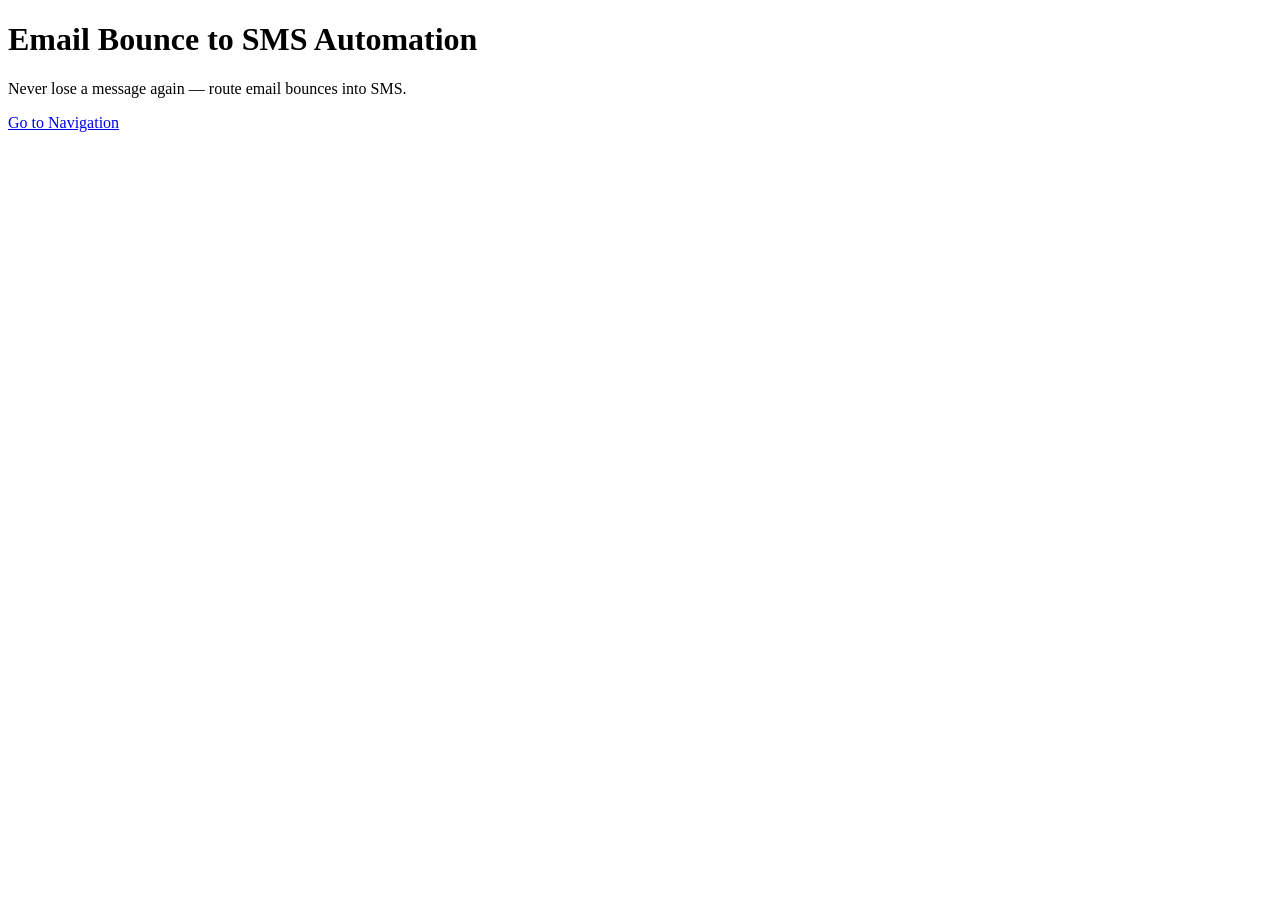
==== index.html @ f995d71f "Add files via upload" ====
<!DOCTYPE html>
<html lang="en">
<head>
  <meta charset="UTF-8">
  <title>Email Bounce → SMS</title>
  <link rel="stylesheet" href="style.css">
</head>
<body>
  <header class="hero">
    <h1>Email Bounce to SMS Automation</h1>
    <p>Never lose a message again — route email bounces into SMS.</p>
    <a href="navigation.html" class="btn">Go to Navigation</a>
  </header>
</body>
</html>
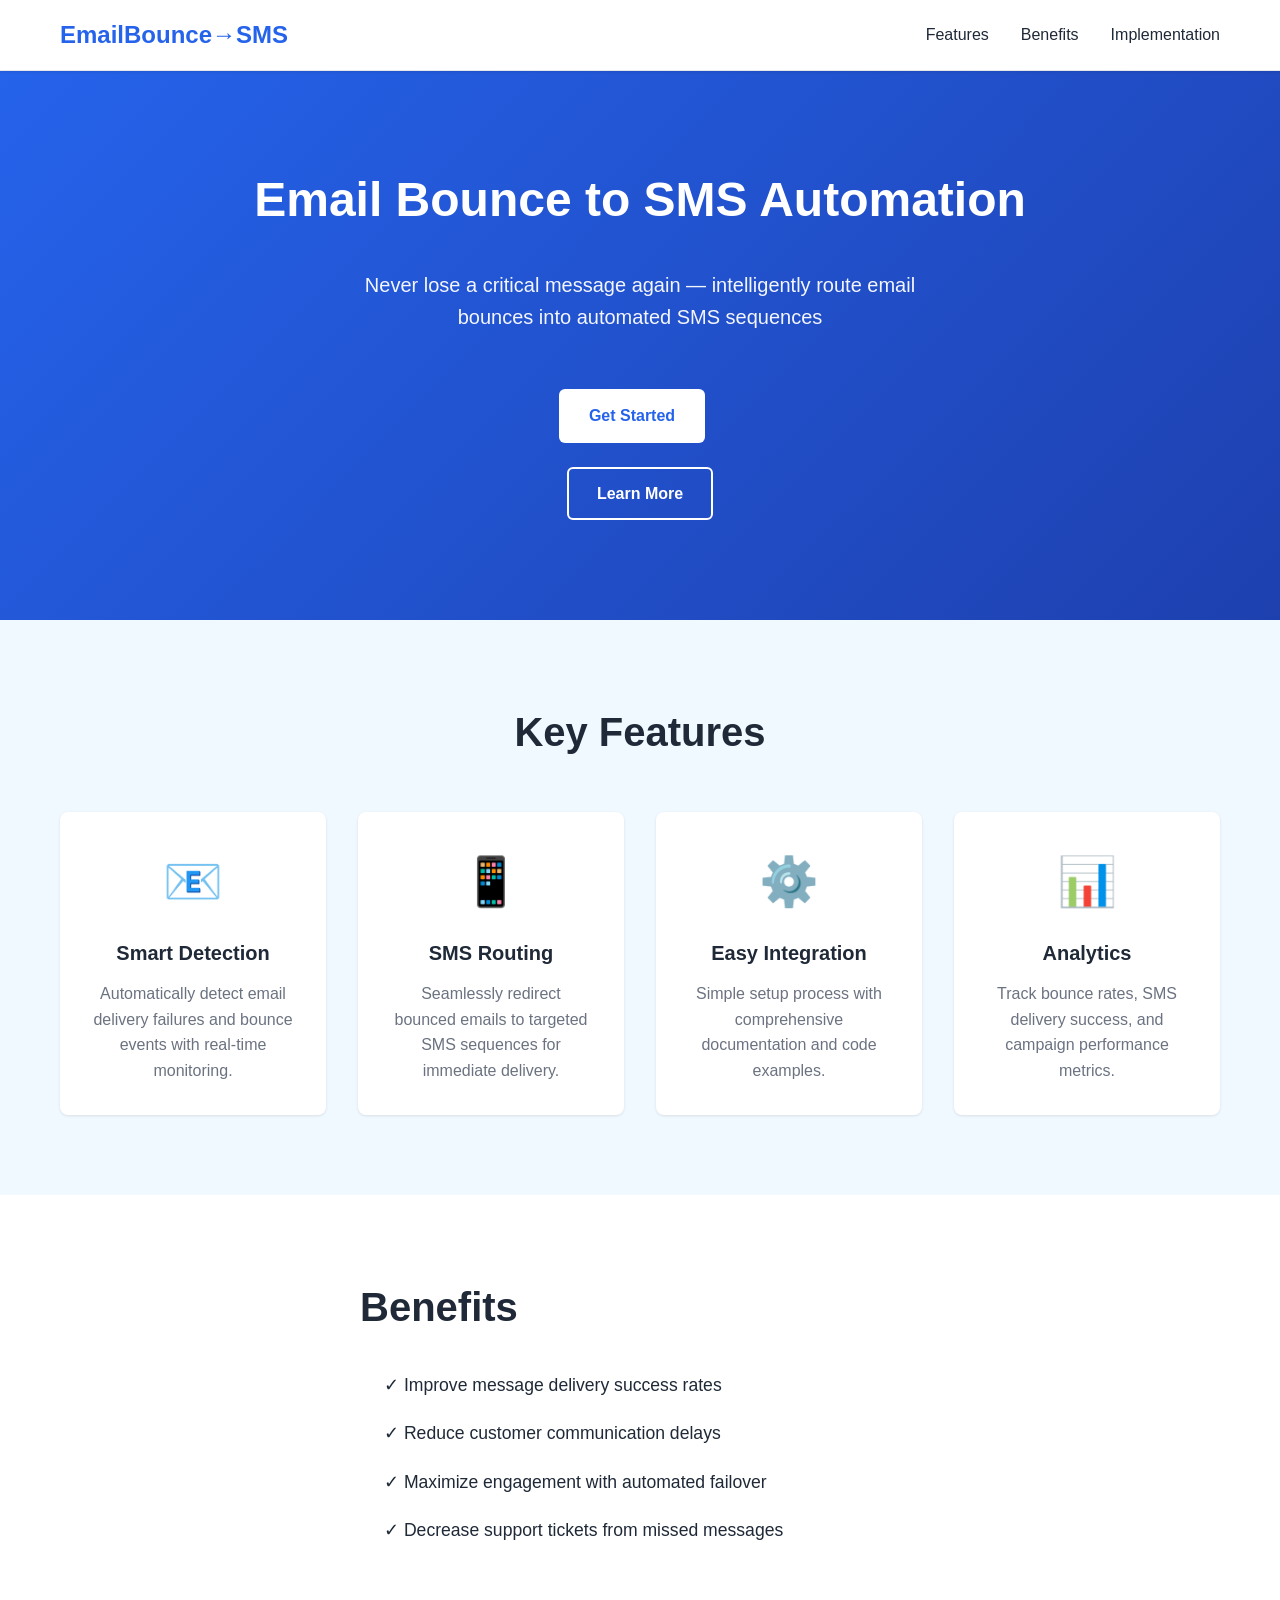
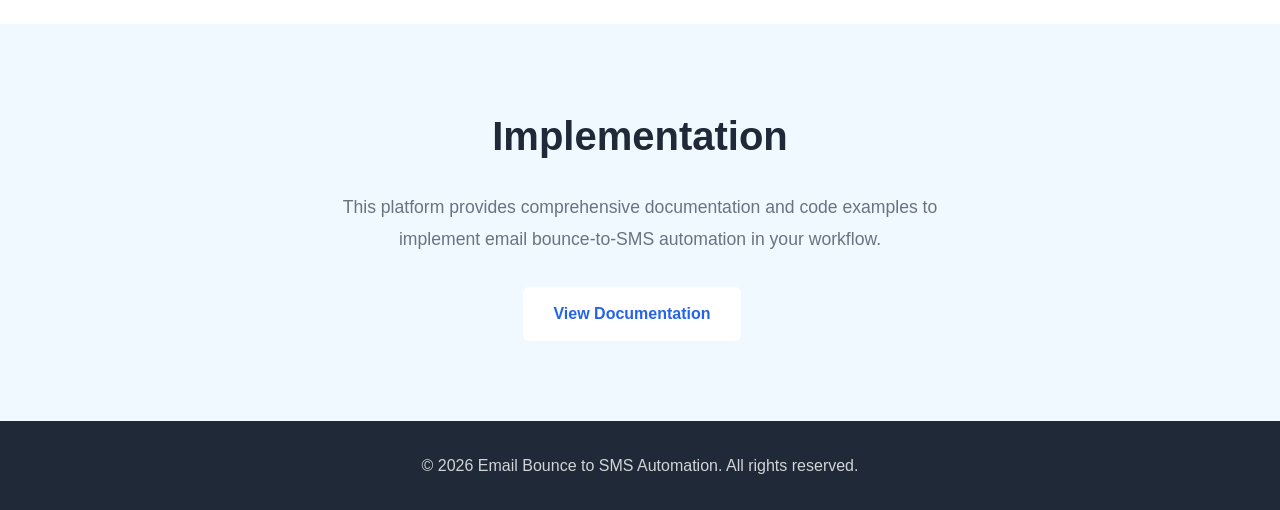
==== commit b9079ef9: "Beautify index.html and update README with professional design and official tone - Enhanced index.ht" ====
--- a/index.html
+++ b/index.html
@@ -2,14 +2,86 @@
 <html lang="en">
 <head>
   <meta charset="UTF-8">
-  <title>Email Bounce → SMS</title>
+  <meta name="viewport" content="width=device-width, initial-scale=1.0">
+  <meta name="description" content="Professional email bounce to SMS automation platform. Route failed email deliveries directly to SMS sequences.">
+  <title>Email Bounce to SMS Automation</title>
   <link rel="stylesheet" href="style.css">
 </head>
 <body>
+  <nav class="navbar">
+    <div class="container">
+      <div class="logo">
+        <h2>EmailBounce→SMS</h2>
+      </div>
+      <ul class="nav-links">
+        <li><a href="#features">Features</a></li>
+        <li><a href="#benefits">Benefits</a></li>
+        <li><a href="#implementation">Implementation</a></li>
+      </ul>
+    </div>
+  </nav>
+
   <header class="hero">
-    <h1>Email Bounce to SMS Automation</h1>
-    <p>Never lose a message again — route email bounces into SMS.</p>
-    <a href="navigation.html" class="btn">Go to Navigation</a>
+    <div class="container">
+      <h1>Email Bounce to SMS Automation</h1>
+      <p class="subtitle">Never lose a critical message again — intelligently route email bounces into automated SMS sequences</p>
+      <a href="navigation.html" class="btn btn-primary">Get Started</a>
+      <a href="#features" class="btn btn-secondary">Learn More</a>
+    </div>
   </header>
+
+  <section id="features" class="features">
+    <div class="container">
+      <h2>Key Features</h2>
+      <div class="feature-grid">
+        <div class="feature-card">
+          <div class="feature-icon">📧</div>
+          <h3>Smart Detection</h3>
+          <p>Automatically detect email delivery failures and bounce events with real-time monitoring.</p>
+        </div>
+        <div class="feature-card">
+          <div class="feature-icon">📱</div>
+          <h3>SMS Routing</h3>
+          <p>Seamlessly redirect bounced emails to targeted SMS sequences for immediate delivery.</p>
+        </div>
+        <div class="feature-card">
+          <div class="feature-icon">⚙️</div>
+          <h3>Easy Integration</h3>
+          <p>Simple setup process with comprehensive documentation and code examples.</p>
+        </div>
+        <div class="feature-card">
+          <div class="feature-icon">📊</div>
+          <h3>Analytics</h3>
+          <p>Track bounce rates, SMS delivery success, and campaign performance metrics.</p>
+        </div>
+      </div>
+    </div>
+  </section>
+
+  <section id="benefits" class="benefits">
+    <div class="container">
+      <h2>Benefits</h2>
+      <ul class="benefits-list">
+        <li>✓ Improve message delivery success rates</li>
+        <li>✓ Reduce customer communication delays</li>
+        <li>✓ Maximize engagement with automated failover</li>
+        <li>✓ Decrease support tickets from missed messages</li>
+      </ul>
+    </div>
+  </section>
+
+  <section id="implementation" class="implementation">
+    <div class="container">
+      <h2>Implementation</h2>
+      <p>This platform provides comprehensive documentation and code examples to implement email bounce-to-SMS automation in your workflow.</p>
+      <a href="navigation.html" class="btn btn-primary">View Documentation</a>
+    </div>
+  </section>
+
+  <footer class="footer">
+    <div class="container">
+      <p>&copy; 2026 Email Bounce to SMS Automation. All rights reserved.</p>
+    </div>
+  </footer>
 </body>
 </html>
--- a/style.css
+++ b/style.css
@@ -0,0 +1,301 @@
+* {
+  margin: 0;
+  padding: 0;
+  box-sizing: border-box;
+}
+
+:root {
+  --primary-color: #2563eb;
+  --primary-dark: #1e40af;
+  --secondary-color: #f0f9ff;
+  --text-primary: #1f2937;
+  --text-secondary: #6b7280;
+  --border-color: #e5e7eb;
+  --shadow: 0 1px 3px rgba(0, 0, 0, 0.1);
+  --shadow-lg: 0 10px 25px rgba(0, 0, 0, 0.1);
+}
+
+body {
+  font-family: -apple-system, BlinkMacSystemFont, 'Segoe UI', Roboto, 'Helvetica Neue', Arial, sans-serif;
+  color: var(--text-primary);
+  line-height: 1.6;
+  background-color: #ffffff;
+}
+
+.container {
+  max-width: 1200px;
+  margin: 0 auto;
+  padding: 0 20px;
+}
+
+/* Navbar */
+.navbar {
+  background: white;
+  border-bottom: 1px solid var(--border-color);
+  position: sticky;
+  top: 0;
+  z-index: 100;
+  box-shadow: var(--shadow);
+}
+
+.navbar .container {
+  display: flex;
+  justify-content: space-between;
+  align-items: center;
+  padding: 1rem 20px;
+}
+
+.logo h2 {
+  font-size: 1.5rem;
+  font-weight: 700;
+  color: var(--primary-color);
+}
+
+.nav-links {
+  display: flex;
+  list-style: none;
+  gap: 2rem;
+}
+
+.nav-links a {
+  text-decoration: none;
+  color: var(--text-primary);
+  font-weight: 500;
+  transition: color 0.3s ease;
+}
+
+.nav-links a:hover {
+  color: var(--primary-color);
+}
+
+@media (max-width: 768px) {
+  .nav-links {
+    gap: 1rem;
+    font-size: 0.9rem;
+  }
+}
+
+/* Hero Section */
+.hero {
+  background: linear-gradient(135deg, var(--primary-color) 0%, var(--primary-dark) 100%);
+  color: white;
+  padding: 100px 20px;
+  text-align: center;
+}
+
+.hero .container {
+  display: flex;
+  flex-direction: column;
+  align-items: center;
+  gap: 1.5rem;
+}
+
+.hero h1 {
+  font-size: 3rem;
+  font-weight: 800;
+  line-height: 1.2;
+  margin-bottom: 1rem;
+}
+
+.hero .subtitle {
+  font-size: 1.25rem;
+  max-width: 600px;
+  opacity: 0.95;
+  margin-bottom: 2rem;
+}
+
+@media (max-width: 768px) {
+  .hero h1 {
+    font-size: 2rem;
+  }
+  
+  .hero .subtitle {
+    font-size: 1rem;
+  }
+}
+
+/* Buttons */
+.btn {
+  display: inline-block;
+  padding: 12px 28px;
+  border-radius: 6px;
+  text-decoration: none;
+  font-weight: 600;
+  transition: all 0.3s ease;
+  cursor: pointer;
+  border: 2px solid transparent;
+  font-size: 1rem;
+}
+
+.btn-primary {
+  background-color: white;
+  color: var(--primary-color);
+  margin-right: 1rem;
+}
+
+.btn-primary:hover {
+  background-color: var(--secondary-color);
+  transform: translateY(-2px);
+  box-shadow: var(--shadow-lg);
+}
+
+.btn-secondary {
+  background-color: transparent;
+  color: white;
+  border-color: white;
+}
+
+.btn-secondary:hover {
+  background-color: rgba(255, 255, 255, 0.1);
+  transform: translateY(-2px);
+}
+
+@media (max-width: 768px) {
+  .btn {
+    padding: 10px 20px;
+    font-size: 0.9rem;
+  }
+  
+  .btn-primary {
+    margin-right: 0.5rem;
+  }
+}
+
+/* Features Section */
+.features {
+  padding: 80px 20px;
+  background-color: var(--secondary-color);
+}
+
+.features h2 {
+  text-align: center;
+  font-size: 2.5rem;
+  margin-bottom: 3rem;
+  color: var(--text-primary);
+}
+
+.feature-grid {
+  display: grid;
+  grid-template-columns: repeat(auto-fit, minmax(250px, 1fr));
+  gap: 2rem;
+}
+
+.feature-card {
+  background: white;
+  padding: 2rem;
+  border-radius: 8px;
+  box-shadow: var(--shadow);
+  transition: all 0.3s ease;
+  text-align: center;
+}
+
+.feature-card:hover {
+  transform: translateY(-5px);
+  box-shadow: var(--shadow-lg);
+}
+
+.feature-icon {
+  font-size: 3rem;
+  margin-bottom: 1rem;
+}
+
+.feature-card h3 {
+  font-size: 1.25rem;
+  margin-bottom: 0.75rem;
+  color: var(--text-primary);
+}
+
+.feature-card p {
+  color: var(--text-secondary);
+  line-height: 1.6;
+}
+
+/* Benefits Section */
+.benefits {
+  padding: 80px 20px;
+  background-color: white;
+}
+
+.benefits .container {
+  max-width: 600px;
+}
+
+.benefits h2 {
+  font-size: 2.5rem;
+  margin-bottom: 2rem;
+  color: var(--text-primary);
+}
+
+.benefits-list {
+  list-style: none;
+  display: flex;
+  flex-direction: column;
+  gap: 1.25rem;
+}
+
+.benefits-list li {
+  font-size: 1.1rem;
+  color: var(--text-primary);
+  padding-left: 1.5rem;
+  font-weight: 500;
+}
+
+/* Implementation Section */
+.implementation {
+  padding: 80px 20px;
+  background-color: var(--secondary-color);
+  text-align: center;
+}
+
+.implementation .container {
+  max-width: 700px;
+}
+
+.implementation h2 {
+  font-size: 2.5rem;
+  margin-bottom: 1.5rem;
+  color: var(--text-primary);
+}
+
+.implementation p {
+  font-size: 1.1rem;
+  color: var(--text-secondary);
+  margin-bottom: 2rem;
+  line-height: 1.8;
+}
+
+/* Footer */
+.footer {
+  background-color: var(--text-primary);
+  color: white;
+  padding: 2rem 20px;
+  text-align: center;
+}
+
+.footer p {
+  margin: 0;
+  opacity: 0.8;
+}
+
+/* Responsive Design */
+@media (max-width: 768px) {
+  .features h2,
+  .benefits h2,
+  .implementation h2 {
+    font-size: 1.75rem;
+  }
+  
+  .feature-grid {
+    grid-template-columns: 1fr;
+  }
+  
+  .hero {
+    padding: 60px 20px;
+  }
+  
+  .features,
+  .benefits,
+  .implementation {
+    padding: 50px 20px;
+  }
+}
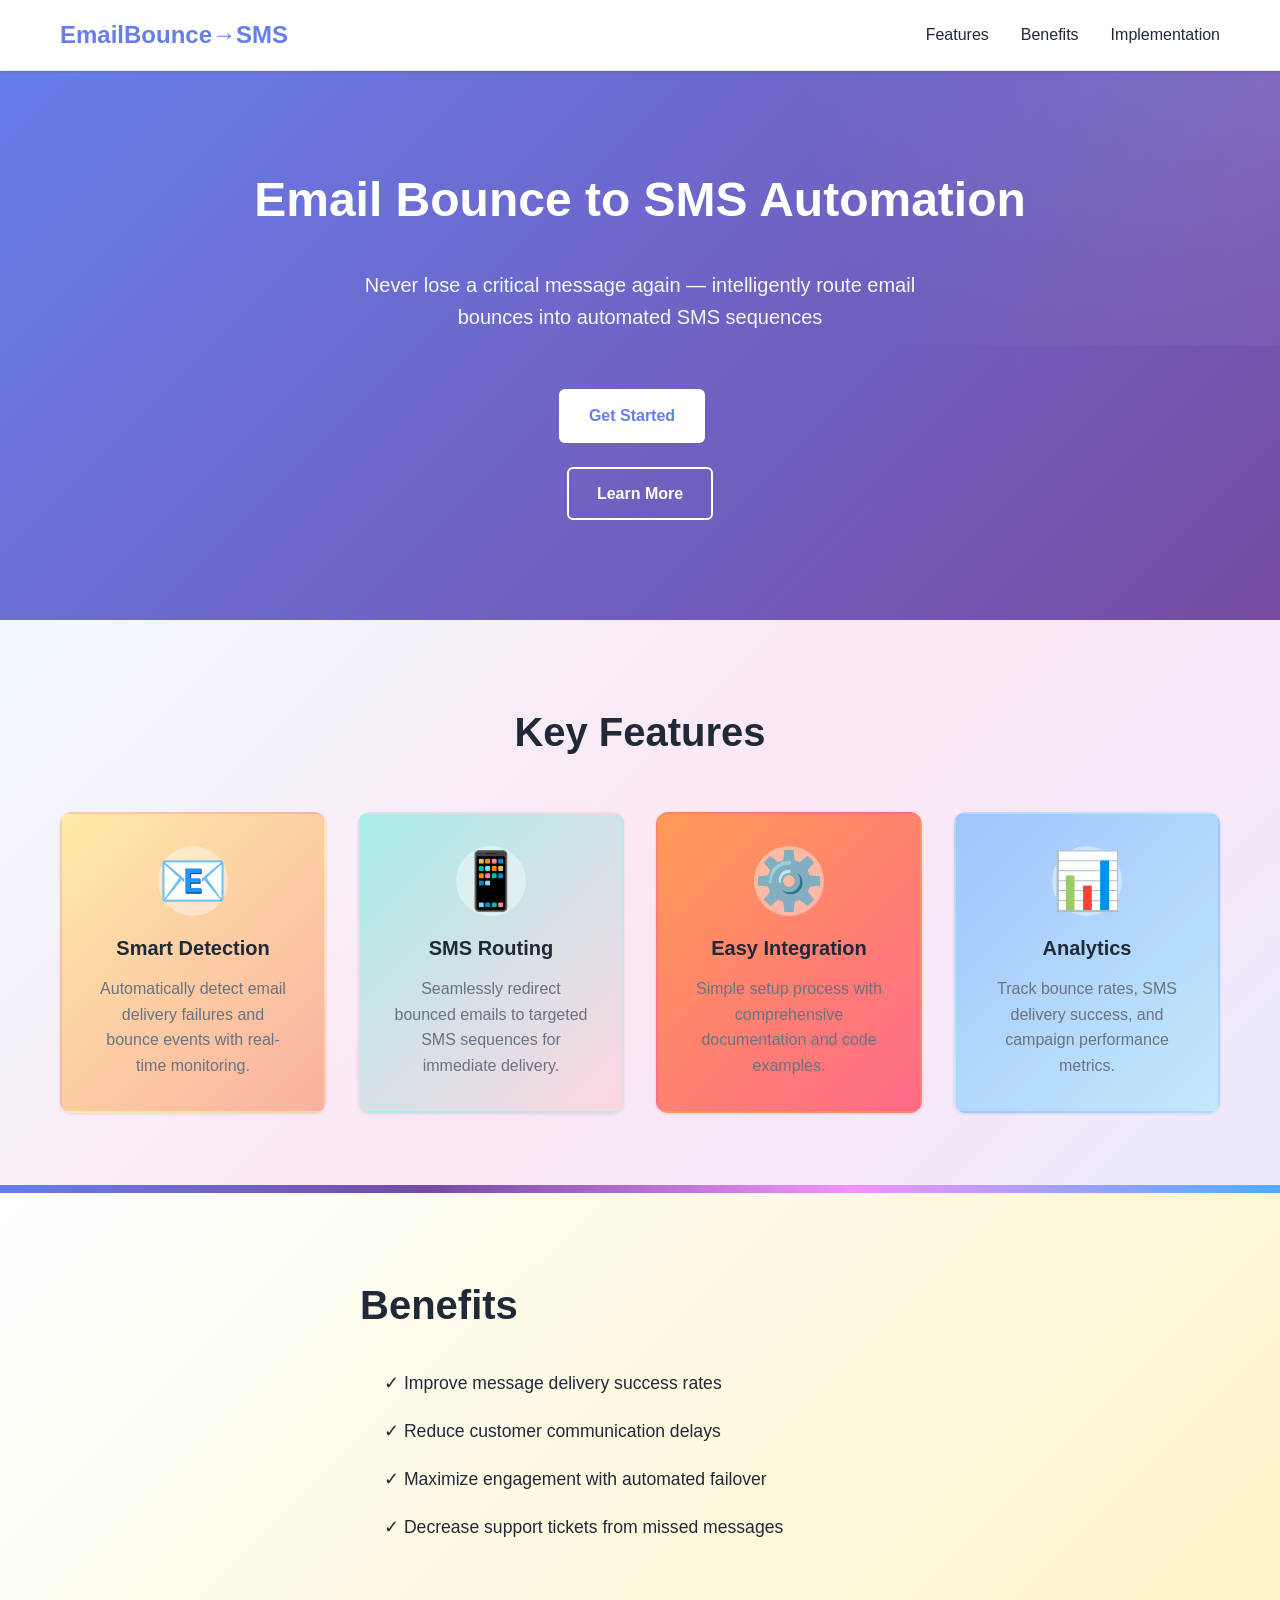
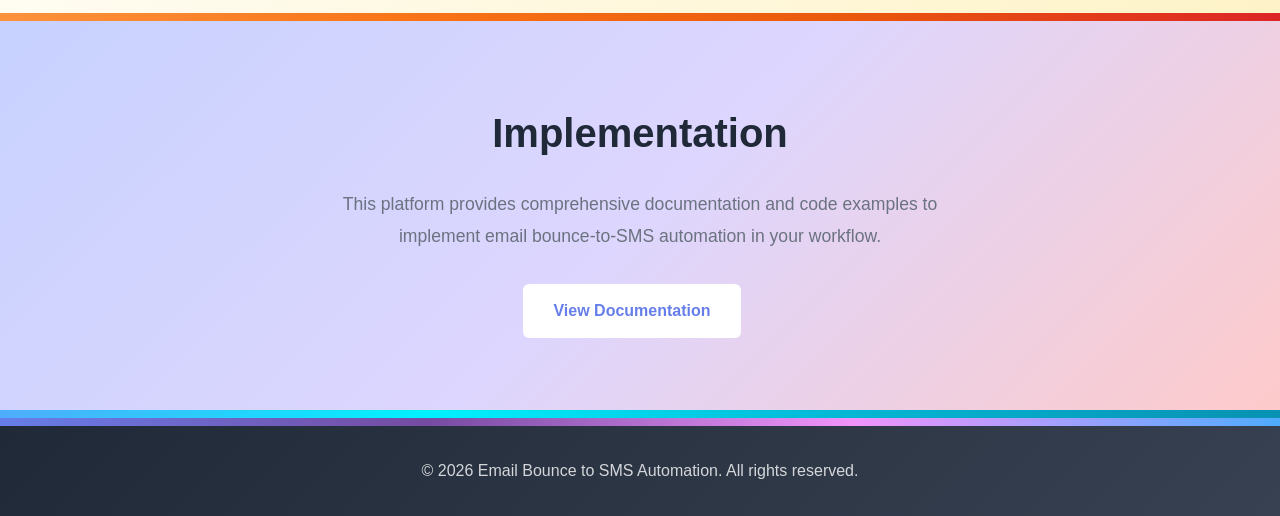
==== commit 7a6f87f8: "Fix HTML formatting and update links" ====
--- a/index.html
+++ b/index.html
@@ -25,7 +25,7 @@
     <div class="container">
       <h1>Email Bounce to SMS Automation</h1>
       <p class="subtitle">Never lose a critical message again — intelligently route email bounces into automated SMS sequences</p>
-      <a href="navigation.html" class="btn btn-primary">Get Started</a>
+      <a href="Navigation.html" class="btn btn-primary">Get Started</a>
       <a href="#features" class="btn btn-secondary">Learn More</a>
     </div>
   </header>
--- a/style.css
+++ b/style.css
@@ -5,14 +5,24 @@
 }
 
 :root {
-  --primary-color: #2563eb;
-  --primary-dark: #1e40af;
+  --primary-color: #667eea;
+  --primary-dark: #5568d3;
   --secondary-color: #f0f9ff;
+  --accent-pink: #f472b6;
+  --accent-purple: #c084fc;
+  --accent-cyan: #06b6d4;
+  --accent-lime: #bef264;
+  --accent-orange: #fb923c;
+  --pastel-blue: #bfdbfe;
+  --pastel-pink: #fbcfe8;
+  --pastel-purple: #e9d5ff;
+  --pastel-green: #dcfce7;
   --text-primary: #1f2937;
   --text-secondary: #6b7280;
   --border-color: #e5e7eb;
   --shadow: 0 1px 3px rgba(0, 0, 0, 0.1);
   --shadow-lg: 0 10px 25px rgba(0, 0, 0, 0.1);
+  --shadow-xl: 0 20px 40px rgba(0, 0, 0, 0.15);
 }
 
 body {
@@ -77,10 +87,31 @@
 
 /* Hero Section */
 .hero {
-  background: linear-gradient(135deg, var(--primary-color) 0%, var(--primary-dark) 100%);
+  background: linear-gradient(135deg, #667eea 0%, #764ba2 25%, #f093fb 50%, #4facfe 75%, #00f2fe 100%);
+  background-size: 400% 400%;
+  animation: gradientShift 8s ease infinite;
   color: white;
   padding: 100px 20px;
   text-align: center;
+  position: relative;
+  overflow: hidden;
+}
+
+.hero::before {
+  content: '';
+  position: absolute;
+  top: -50%;
+  right: -50%;
+  width: 100%;
+  height: 100%;
+  background: radial-gradient(circle, rgba(255, 255, 255, 0.1) 0%, transparent 70%);
+  pointer-events: none;
+}
+
+@keyframes gradientShift {
+  0% { background-position: 0% 50%; }
+  50% { background-position: 100% 50%; }
+  100% { background-position: 0% 50%; }
 }
 
 .hero .container {
@@ -164,7 +195,18 @@
 /* Features Section */
 .features {
   padding: 80px 20px;
-  background-color: var(--secondary-color);
+  background: linear-gradient(135deg, #f0f9ff 0%, #fce7f3 50%, #ede9fe 100%);
+  position: relative;
+}
+
+.features::after {
+  content: '';
+  position: absolute;
+  bottom: 0;
+  left: 0;
+  width: 100%;
+  height: 8px;
+  background: linear-gradient(90deg, #667eea, #764ba2, #f093fb, #4facfe);
 }
 
 .features h2 {
@@ -183,20 +225,70 @@
 .feature-card {
   background: white;
   padding: 2rem;
-  border-radius: 8px;
+  border-radius: 12px;
   box-shadow: var(--shadow);
-  transition: all 0.3s ease;
+  transition: all 0.4s cubic-bezier(0.4, 0, 0.2, 1);
   text-align: center;
+  position: relative;
+  border: 2px solid transparent;
+  overflow: hidden;
+}
+
+.feature-card::before {
+  content: '';
+  position: absolute;
+  top: 0;
+  left: 0;
+  width: 100%;
+  height: 4px;
+  background: linear-gradient(90deg, #667eea, #764ba2, #f093fb, #4facfe);
+  transform: scaleX(0);
+  transform-origin: left;
+  transition: transform 0.4s ease;
+}
+
+.feature-card:nth-child(1) {
+  background: linear-gradient(135deg, #ffeaa7 0%, #fab1a0 100%);
+}
+
+.feature-card:nth-child(2) {
+  background: linear-gradient(135deg, #a8edea 0%, #fed6e3 100%);
+}
+
+.feature-card:nth-child(3) {
+  background: linear-gradient(135deg, #ff9a56 0%, #ff6a88 100%);
+}
+
+.feature-card:nth-child(4) {
+  background: linear-gradient(135deg, #a1c4fd 0%, #c2e9fb 100%);
 }
 
 .feature-card:hover {
-  transform: translateY(-5px);
-  box-shadow: var(--shadow-lg);
+  transform: translateY(-8px);
+  box-shadow: var(--shadow-xl);
+  border-color: rgba(102, 126, 234, 0.3);
+}
+
+.feature-card:hover::before {
+  transform: scaleX(1);
 }
 
 .feature-icon {
-  font-size: 3rem;
+  font-size: 3.5rem;
   margin-bottom: 1rem;
+  display: inline-flex;
+  align-items: center;
+  justify-content: center;
+  width: 70px;
+  height: 70px;
+  border-radius: 50%;
+  background: rgba(255, 255, 255, 0.4);
+  animation: bounce 2s ease-in-out infinite;
+}
+
+@keyframes bounce {
+  0%, 100% { transform: translateY(0); }
+  50% { transform: translateY(-10px); }
 }
 
 .feature-card h3 {
@@ -213,7 +305,18 @@
 /* Benefits Section */
 .benefits {
   padding: 80px 20px;
-  background-color: white;
+  background: linear-gradient(135deg, #ffffff 0%, #fef3c7 100%);
+  position: relative;
+}
+
+.benefits::after {
+  content: '';
+  position: absolute;
+  bottom: 0;
+  left: 0;
+  width: 100%;
+  height: 8px;
+  background: linear-gradient(90deg, #fb923c, #f97316, #ea580c, #dc2626);
 }
 
 .benefits .container {
@@ -243,8 +346,19 @@
 /* Implementation Section */
 .implementation {
   padding: 80px 20px;
-  background-color: var(--secondary-color);
+  background: linear-gradient(135deg, #c7d2fe 0%, #ddd6fe 50%, #fecaca 100%);
   text-align: center;
+  position: relative;
+}
+
+.implementation::after {
+  content: '';
+  position: absolute;
+  bottom: 0;
+  left: 0;
+  width: 100%;
+  height: 8px;
+  background: linear-gradient(90deg, #4facfe, #00f2fe, #06b6d4, #0891b2);
 }
 
 .implementation .container {
@@ -266,10 +380,12 @@
 
 /* Footer */
 .footer {
-  background-color: var(--text-primary);
+  background: linear-gradient(135deg, #1f2937 0%, #374151 100%);
   color: white;
   padding: 2rem 20px;
   text-align: center;
+  border-top: 8px solid;
+  border-image: linear-gradient(90deg, #667eea, #764ba2, #f093fb, #4facfe) 1;
 }
 
 .footer p {
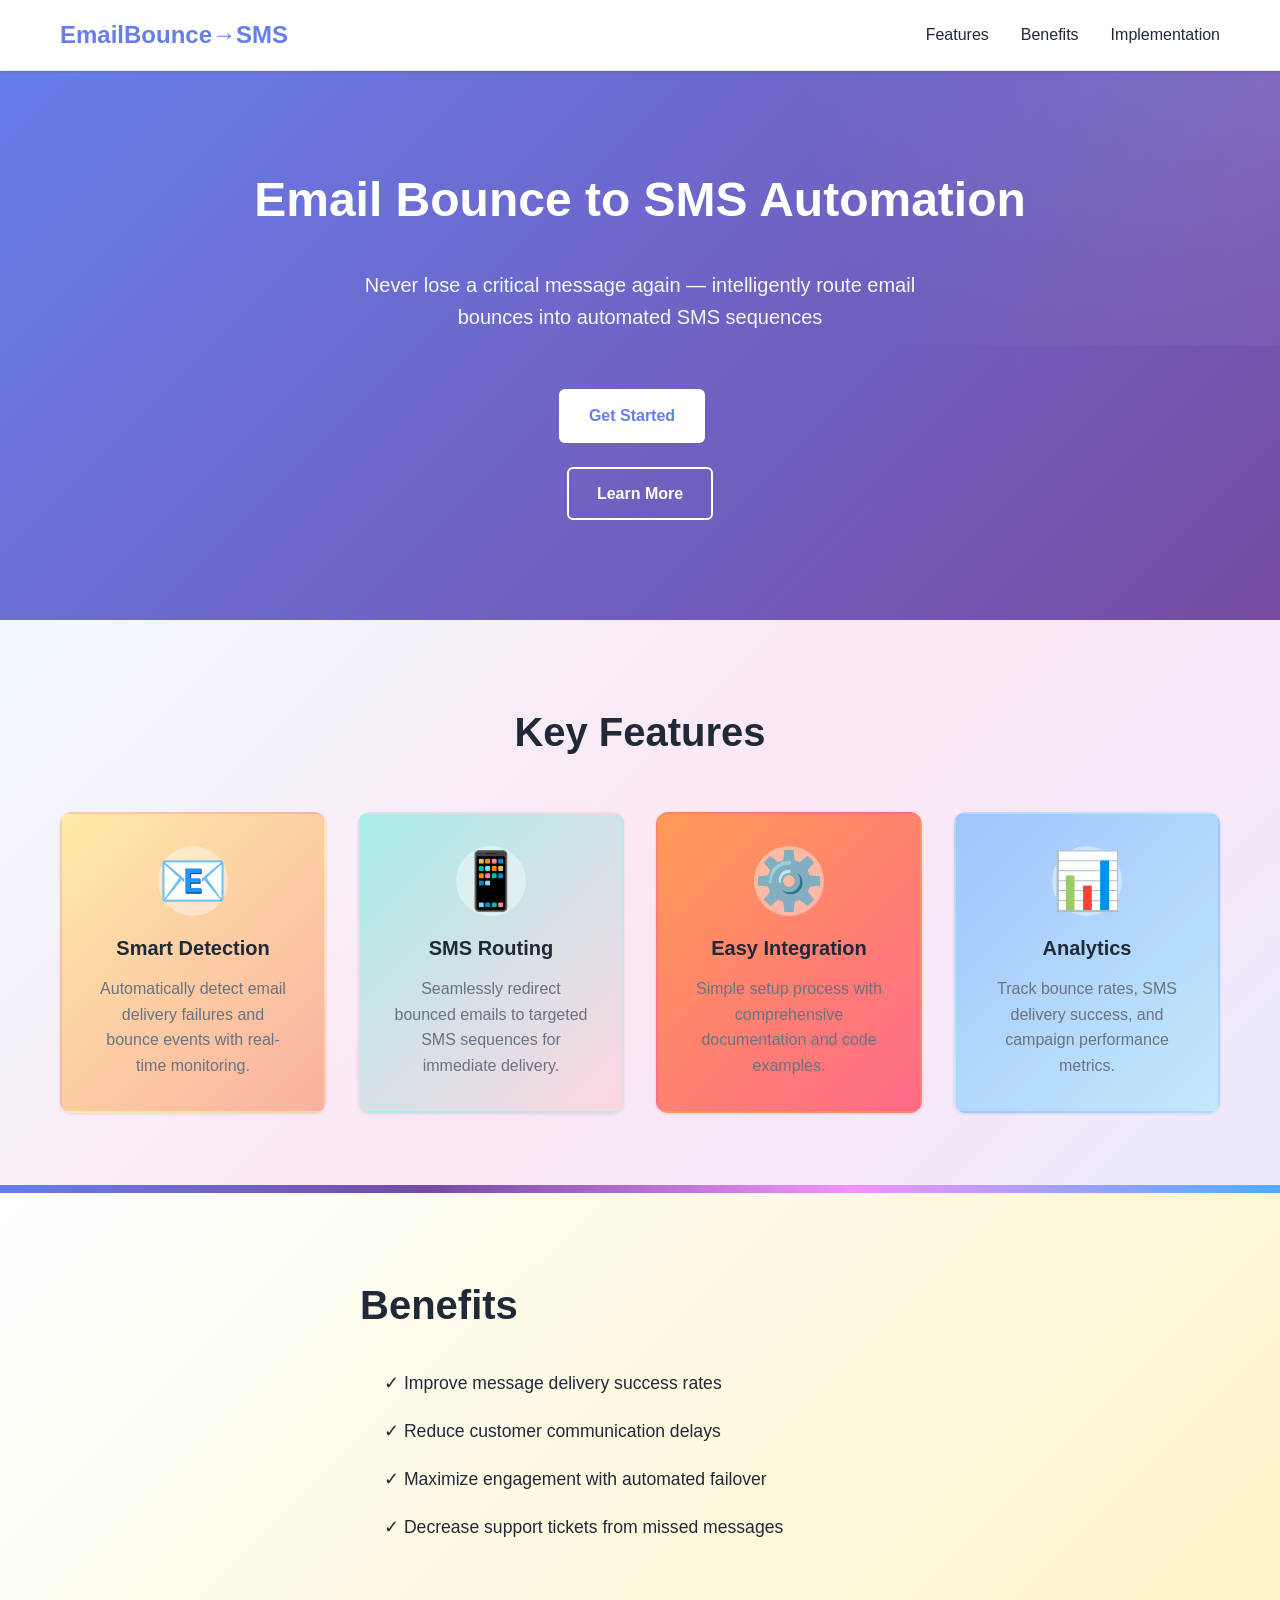
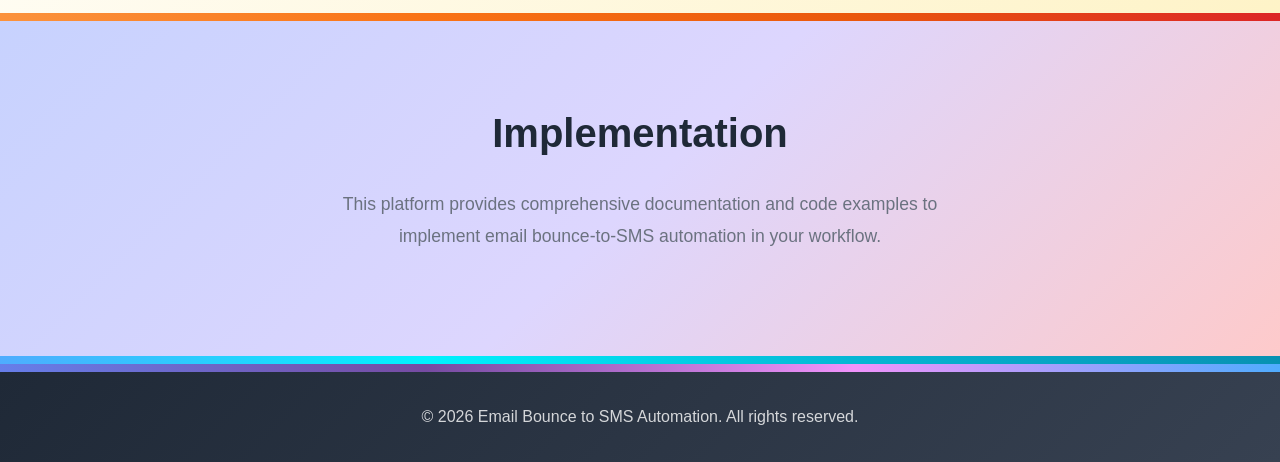
==== commit 70b1a992: "Fix HTML encoding issues in index.html" ====
--- a/index.html
+++ b/index.html
@@ -25,7 +25,7 @@
     <div class="container">
       <h1>Email Bounce to SMS Automation</h1>
       <p class="subtitle">Never lose a critical message again — intelligently route email bounces into automated SMS sequences</p>
-      <a href="Navigation.html" class="btn btn-primary">Get Started</a>
+      <a href="navigation.html" class="btn btn-primary">Get Started</a>
       <a href="#features" class="btn btn-secondary">Learn More</a>
     </div>
   </header>
@@ -74,7 +74,6 @@
     <div class="container">
       <h2>Implementation</h2>
       <p>This platform provides comprehensive documentation and code examples to implement email bounce-to-SMS automation in your workflow.</p>
-      <a href="navigation.html" class="btn btn-primary">View Documentation</a>
     </div>
   </section>
 
